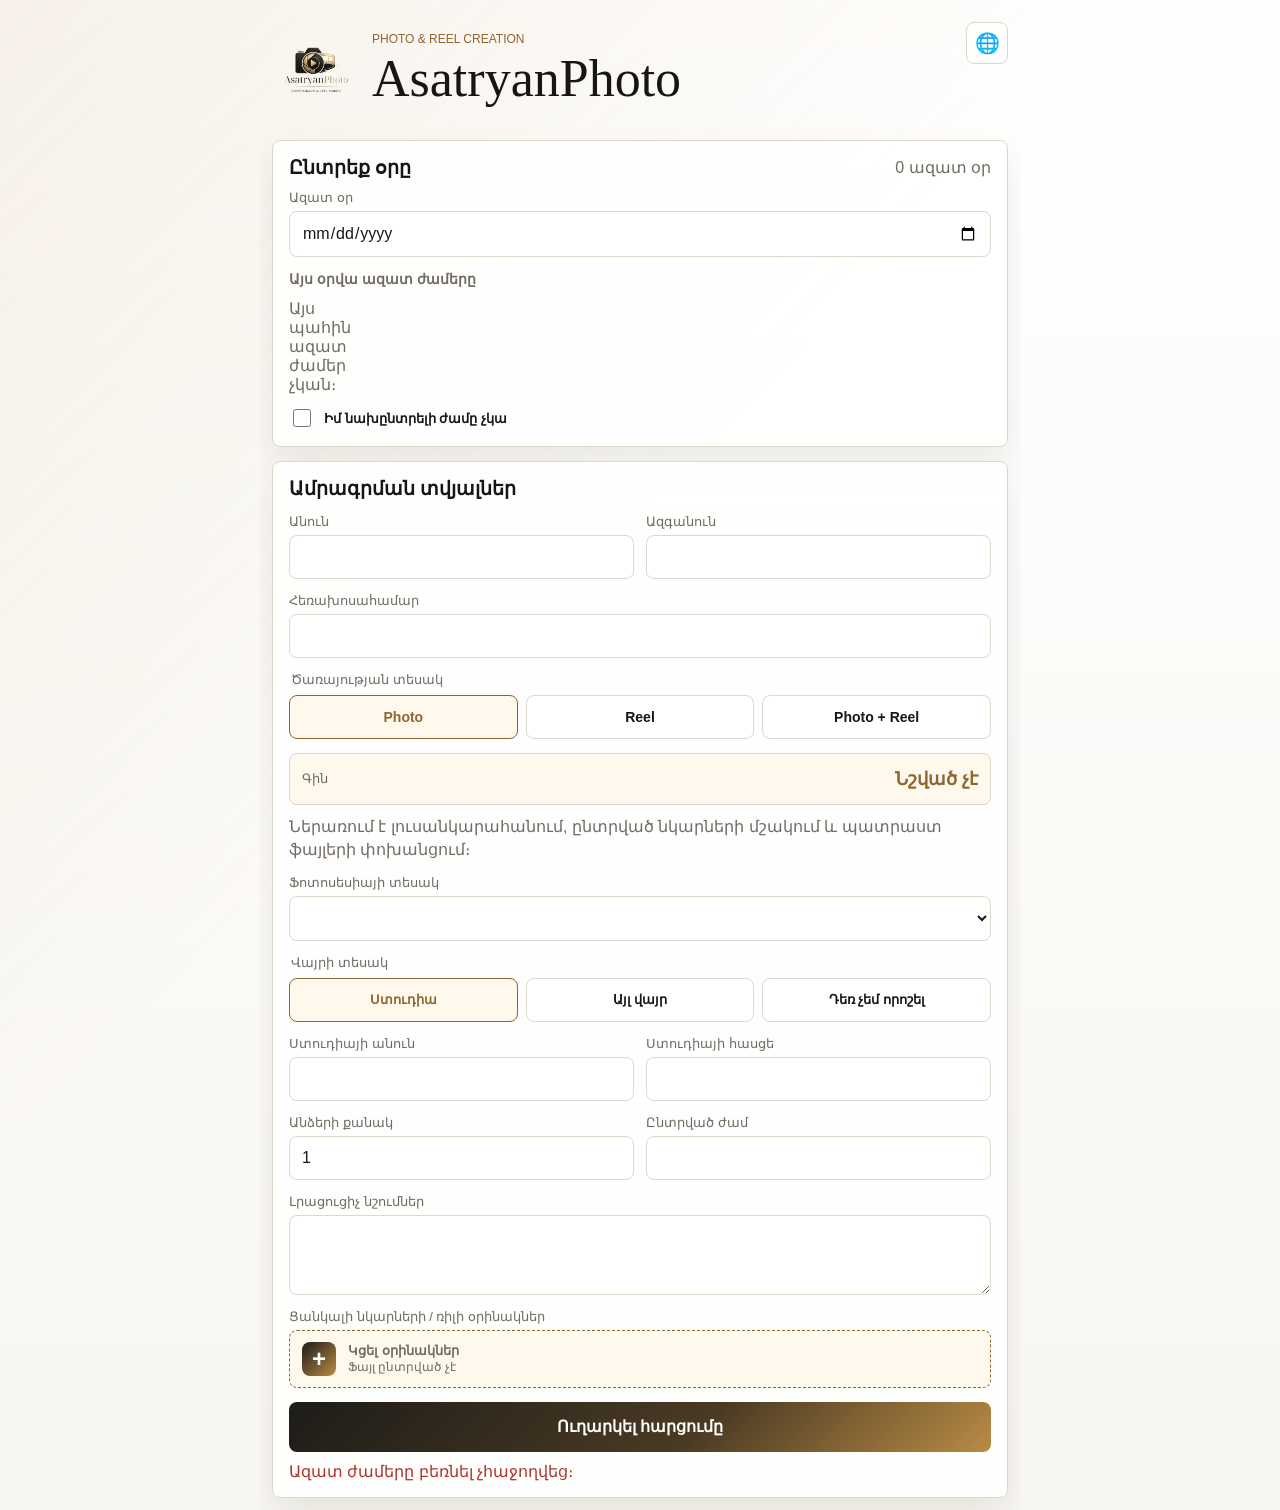
==== static/index.html @ f21c63c3 "Simplify desktop reference guide" ====
<!doctype html>
<html lang="hy">
<head>
  <meta charset="utf-8">
  <meta name="viewport" content="width=device-width, initial-scale=1">
  <title>AsatryanPhoto</title>
  <link rel="stylesheet" href="./styles.css?v=20260603-fixed-scroll">
  <script src="https://telegram.org/js/telegram-web-app.js"></script>
</head>
<body>
  <main class="app-shell">
    <header class="brand">
      <img src="./logo.png?v=2" alt="AsatryanPhoto" class="logo">
      <div>
        <p class="eyebrow">Photo & Reel Creation</p>
        <h1>AsatryanPhoto</h1>
      </div>
      <div class="language-menu">
        <button id="languageMenuButton" class="icon-button" type="button" aria-label="Change language">
          <span aria-hidden="true">🌐</span>
        </button>
        <div id="languageMenu" class="language-dropdown hidden">
          <button type="button" data-lang="hy">Հայ</button>
          <button type="button" data-lang="ru">Рус</button>
          <button type="button" data-lang="en">Eng</button>
        </div>
      </div>
    </header>

    <section id="bookingStatusPanel" class="panel status-panel hidden">
      <div class="section-head">
        <h2 data-i18n="statusTitle">Իմ վերջին հարցումը</h2>
        <button id="refreshStatus" class="ghost" type="button" data-i18n="refresh">Թարմացնել</button>
      </div>
      <p id="bookingStatusText" class="status"></p>
    </section>

    <section class="panel">
      <div class="section-head">
        <h2 data-i18n="chooseDateTitle">Ընտրեք օրը</h2>
        <span id="slotCount">...</span>
      </div>
      <label class="calendar-field">
        <span data-i18n="availableDate">Ազատ օր</span>
        <input id="bookingDate" type="date">
      </label>
      <h3 id="slotsTitle" class="subhead" data-i18n="availableTimesTitle">Այս օրվա ազատ ժամերը</h3>
      <div id="slots" class="slots" aria-live="polite"></div>
      <label class="check-row">
        <input id="usePreferredTime" type="checkbox">
        <span data-i18n="preferredMissing">Իմ նախընտրելի ժամը չկա</span>
      </label>
      <label id="preferredTimeWrap" class="hidden calendar-field">
        <span data-i18n="preferredTime">Ցանկալի ժամ</span>
        <input id="preferredTime" name="preferredTime" type="text" inputmode="numeric" autocomplete="off" placeholder="16:00" maxlength="5" pattern="^([01][0-9]|2[0-3]):[0-5][0-9]$">
        <div id="preferredTimeOptions" class="preferred-time-options" aria-label="Preferred time options"></div>
      </label>
    </section>

    <form id="bookingForm" class="panel form-panel">
      <h2 data-i18n="bookingDetails">Ամրագրման տվյալներ</h2>

      <div class="grid">
        <label>
          <span data-i18n="firstName">Անուն</span>
          <input name="firstName" autocomplete="given-name" required>
        </label>
        <label>
          <span data-i18n="lastName">Ազգանուն</span>
          <input name="lastName" autocomplete="family-name" required>
        </label>
      </div>

      <label>
        <span data-i18n="phone">Հեռախոսահամար</span>
        <input name="phone" type="tel" autocomplete="tel" required>
      </label>

      <fieldset>
        <legend data-i18n="serviceType">Ծառայության տեսակ</legend>
        <div class="segmented service-choice">
          <label>
            <input type="radio" name="serviceType" value="Photo" checked>
            <span>Photo</span>
          </label>
          <label>
            <input type="radio" name="serviceType" value="Reel">
            <span>Reel</span>
          </label>
          <label>
            <input type="radio" name="serviceType" value="Photo + Reel">
            <span>Photo + Reel</span>
          </label>
        </div>
      </fieldset>

      <div class="price-preview">
        <span data-i18n="price">Գին</span>
        <strong id="servicePrice">Նշված չէ</strong>
      </div>
      <p id="serviceDescription" class="service-description"></p>

      <label>
        <span data-i18n="photoType">Ֆոտոսեսիայի տեսակ</span>
        <select name="photoType" required></select>
      </label>

      <fieldset>
        <legend data-i18n="locationType">Վայրի տեսակ</legend>
        <div class="segmented">
          <label>
            <input type="radio" name="locationType" value="studio" checked>
            <span data-i18n="studio">Ստուդիա</span>
          </label>
          <label>
            <input type="radio" name="locationType" value="other">
            <span data-i18n="otherPlace">Այլ վայր</span>
          </label>
          <label>
            <input type="radio" name="locationType" value="undecided">
            <span data-i18n="undecided">Դեռ չեմ որոշել</span>
          </label>
        </div>
      </fieldset>

      <div id="studioFields" class="grid">
        <label>
          <span data-i18n="studioName">Ստուդիայի անուն</span>
          <input name="studioName">
        </label>
        <label>
          <span data-i18n="studioAddress">Ստուդիայի հասցե</span>
          <input name="studioAddress">
        </label>
      </div>

      <label id="otherAddressWrap" class="hidden">
        <span data-i18n="shootAddress">Ֆոտոսեսիայի հասցե</span>
        <input name="otherAddress">
      </label>

      <fieldset id="otherAreaWrap" class="hidden">
        <legend data-i18n="otherArea">Այլ վայրի տարածք</legend>
        <div class="segmented">
          <label>
            <input type="radio" name="otherArea" value="yerevan" checked>
            <span data-i18n="yerevan">Երևան</span>
          </label>
          <label>
            <input type="radio" name="otherArea" value="outside">
            <span data-i18n="outsideYerevan">Երևանից դուրս</span>
          </label>
        </div>
      </fieldset>

      <div class="grid">
        <label>
          <span data-i18n="peopleCount">Անձերի քանակ</span>
          <input type="number" name="peopleCount" min="1" max="50" value="1" required>
        </label>
        <label>
          <span data-i18n="selectedTime">Ընտրված ժամ</span>
          <input id="selectedSlotText" readonly required>
        </label>
      </div>

      <label>
        <span data-i18n="notes">Լրացուցիչ նշումներ</span>
        <textarea name="notes" rows="3"></textarea>
      </label>

      <label>
        <span data-i18n="references">Ցանկալի նկարների / ռիլի օրինակներ</span>
        <input id="referenceFiles" class="file-input" type="file" name="references" accept="image/*" multiple>
        <span class="file-picker" role="button" tabindex="0">
          <span class="file-picker-icon">+</span>
          <span>
            <strong data-i18n="attachExamples">Կցել օրինակներ</strong>
            <small id="referenceFileText">Ֆայլ ընտրված չէ</small>
          </span>
        </span>
        <div id="desktopReferenceGuide" class="desktop-reference-guide hidden">
          <div class="desktop-guide-head">
            <span class="desktop-guide-icon" aria-hidden="true">→</span>
            <span>
              <strong data-i18n="desktopGuideTitle">Կոմպով նկարներ ուղարկելու ձևը</strong>
              <small id="desktopGuideStatus"></small>
            </span>
          </div>
          <small data-i18n="desktopGuideHint">Բոտը նկարները ավտոմատ կկապի ձեր վերջին ամրագրմանը և կուղարկի admin-ին։</small>
          <div class="desktop-reference-actions">
            <button id="closeToChat" type="button" data-i18n="desktopCloseToChat">Փակել Mini App-ը</button>
          </div>
        </div>
      </label>

      <button id="submitButton" class="submit" type="submit" data-i18n="sendRequest">Ուղարկել հարցումը</button>
      <p id="status" class="status" role="status"></p>
    </form>
  </main>

  <script src="./app.js?v=20260606-desktop-reference-simple"></script>
</body>
</html>
---- static/styles.css ----
:root {
  color-scheme: light;
  --bg: #f8f6f1;
  --surface: #ffffff;
  --ink: #171615;
  --muted: #716b61;
  --line: #ded7cb;
  --gold: #b98b45;
  --gold-dark: #8d6630;
  --focus: #2f6f73;
  --danger: #ad342b;
  --success: #28704d;
  font-family: Arial, "Noto Sans Armenian", sans-serif;
}

* {
  box-sizing: border-box;
}

html {
  width: 100%;
  max-width: 100%;
  overflow-x: hidden !important;
  overscroll-behavior-x: none;
  -webkit-text-size-adjust: 100%;
}

body {
  margin: 0;
  min-height: 100vh;
  width: 100%;
  max-width: 100%;
  overflow-x: hidden !important;
  overscroll-behavior-x: none;
  touch-action: pan-y;
  background:
    linear-gradient(135deg, rgba(185, 139, 69, 0.12), transparent 42%),
    linear-gradient(180deg, #ffffff 0%, var(--bg) 100%);
  color: var(--ink);
}

main {
  display: block;
  width: 100%;
  max-width: 100%;
  overflow-x: hidden;
}

button,
input,
select,
textarea {
  font: inherit;
  max-width: 100%;
}

.app-shell {
  width: min(760px, 100%);
  max-width: 100%;
  margin: 0 auto;
  padding: 14px 12px max(12px, env(safe-area-inset-bottom));
}

.app-shell,
.brand,
.panel,
.form-panel,
.grid,
fieldset,
label,
.segmented,
.price-preview,
.file-picker,
.section-head {
  min-width: 0;
  max-width: 100%;
}

.brand {
  display: grid;
  grid-template-columns: 88px minmax(0, 1fr) auto;
  gap: 12px;
  align-items: center;
  min-height: 112px;
}

.logo {
  width: 88px;
  height: 88px;
  object-fit: contain;
}

.eyebrow {
  margin: 0 0 4px;
  color: var(--gold-dark);
  font-size: 12px;
  text-transform: uppercase;
}

h1,
h2 {
  margin: 0;
  line-height: 1.12;
}

h1 {
  font-family: Georgia, "Times New Roman", serif;
  font-size: clamp(30px, 8vw, 52px);
  font-weight: 400;
  overflow-wrap: anywhere;
}

h2 {
  font-size: 19px;
}

.panel {
  width: 100%;
  background: rgba(255, 255, 255, 0.88);
  border: 1px solid var(--line);
  border-radius: 8px;
  padding: 16px;
  box-shadow: 0 16px 34px rgba(36, 28, 17, 0.08);
}

.panel + .panel {
  margin-top: 14px;
}

.language-menu {
  position: relative;
  align-self: start;
  margin-top: 8px;
}

.icon-button {
  display: grid;
  place-items: center;
  width: 42px;
  height: 42px;
  border: 1px solid var(--line);
  border-radius: 8px;
  background: #fff;
  color: var(--gold-dark);
  font-size: 20px;
  font-weight: 800;
}

.language-dropdown {
  position: absolute;
  top: 48px;
  right: 0;
  z-index: 20;
  display: grid;
  gap: 6px;
  min-width: 124px;
  padding: 8px;
  border: 1px solid var(--line);
  border-radius: 8px;
  background: #fff;
  box-shadow: 0 16px 34px rgba(36, 28, 17, 0.12);
}

.language-dropdown button {
  min-height: 38px;
  border: 1px solid var(--line);
  border-radius: 8px;
  background: #fff;
  color: var(--ink);
  font-weight: 700;
}

.language-dropdown button[data-active="true"] {
  border-color: var(--gold-dark);
  background: #fff8ed;
  color: var(--gold-dark);
}

.section-head {
  display: flex;
  justify-content: space-between;
  align-items: center;
  gap: 12px;
  margin-bottom: 12px;
}

.section-head h2 {
  min-width: 0;
}

.section-head span {
  color: var(--muted);
  white-space: nowrap;
}

.subhead {
  margin: 14px 0 10px;
  color: var(--muted);
  font-size: 14px;
  font-weight: 700;
}

.slots {
  display: grid;
  grid-template-columns: repeat(auto-fill, minmax(82px, 1fr));
  gap: 10px;
  overflow: visible;
  padding: 2px 0 4px;
}

.slot {
  width: 100%;
  min-width: 0;
  min-height: 48px;
  border: 1px solid var(--line);
  border-radius: 8px;
  background: var(--surface);
  color: var(--ink);
  text-align: center;
  padding: 10px 14px;
}

.slot[data-active="true"] {
  border-color: var(--gold-dark);
  background: #fff8ed;
  box-shadow: inset 0 0 0 1px var(--gold-dark);
}

.slot strong,
.slot span {
  display: block;
}

.slot strong {
  font-size: 18px;
}

.slot span {
  margin-top: 6px;
  color: var(--gold-dark);
  font-weight: 700;
}

.calendar-field {
  margin-bottom: 4px;
}

.calendar-field input[type="date"] {
  font-size: 16px;
  text-align: left;
}

.calendar-field input[type="date"]::-webkit-date-and-time-value {
  min-height: 1.2em;
  text-align: left;
}

#preferredTime {
  font-variant-numeric: tabular-nums;
  letter-spacing: 0;
}

.preferred-time-options {
  display: flex;
  gap: 8px;
  max-width: 100%;
  overflow-x: auto;
  overflow-y: hidden;
  padding: 2px 0 6px;
  scrollbar-width: thin;
  -webkit-overflow-scrolling: touch;
}

.preferred-time-chip {
  flex: 0 0 auto;
  min-width: 76px;
  min-height: 42px;
  border: 1px solid var(--line);
  border-radius: 8px;
  background: var(--surface);
  color: var(--ink);
  font-size: 16px;
  font-weight: 800;
  font-variant-numeric: tabular-nums;
  letter-spacing: 0;
  padding: 8px 12px;
}

.preferred-time-chip[data-active="true"] {
  border-color: var(--gold-dark);
  background: #fff8ed;
  color: var(--gold-dark);
  box-shadow: inset 0 0 0 1px var(--gold-dark);
}

.check-row {
  display: flex;
  align-items: center;
  gap: 10px;
  margin-top: 8px;
}

.check-row input {
  width: 18px;
  height: 18px;
}

.check-row span {
  min-width: 0;
  color: var(--ink);
  font-weight: 700;
  overflow-wrap: anywhere;
}

.disabled-options {
  opacity: 0.45;
}

.form-panel {
  display: grid;
  gap: 14px;
}

.grid {
  display: grid;
  grid-template-columns: repeat(2, minmax(0, 1fr));
  gap: 12px;
}

label {
  display: grid;
  gap: 6px;
}

label span,
legend {
  color: var(--muted);
  font-size: 13px;
  overflow-wrap: anywhere;
}

input,
select,
textarea {
  width: 100%;
  border: 1px solid var(--line);
  border-radius: 8px;
  background: var(--surface);
  color: var(--ink);
  padding: 12px;
  outline: none;
}

input[type="file"] {
  padding: 10px;
}

.file-input {
  position: absolute;
  width: 1px;
  height: 1px;
  opacity: 0;
  pointer-events: none;
}

.file-picker {
  display: flex;
  align-items: center;
  gap: 12px;
  min-height: 58px;
  border: 1px dashed var(--gold-dark);
  border-radius: 8px;
  background: #fff8ed;
  color: var(--ink);
  padding: 10px 12px;
  cursor: pointer;
}

.file-picker > span:last-child {
  min-width: 0;
}

.file-picker-icon {
  display: grid;
  place-items: center;
  width: 34px;
  height: 34px;
  border-radius: 8px;
  background: linear-gradient(135deg, #1d1c19, var(--gold));
  color: #fff;
  font-size: 24px;
  font-weight: 700;
  line-height: 1;
}

.file-picker strong,
.file-picker small {
  display: block;
}

.file-picker small {
  margin-top: 2px;
  color: var(--muted);
  font-size: 12px;
  overflow-wrap: anywhere;
}

.file-input:focus + .file-picker {
  border-color: var(--focus);
  box-shadow: 0 0 0 3px rgba(47, 111, 115, 0.16);
}

.file-input:disabled + .file-picker {
  border-color: var(--line);
  background: #f7f2ea;
  color: var(--muted);
  cursor: not-allowed;
}

body[data-telegram-desktop="true"] .file-picker {
  display: none;
}

.desktop-reference-guide {
  display: grid;
  gap: 12px;
  border: 1px solid rgba(151, 100, 32, 0.28);
  border-radius: 8px;
  background: linear-gradient(180deg, #fffaf2 0%, #ffffff 100%);
  color: var(--ink);
  padding: 14px;
}

.desktop-guide-head {
  display: grid;
  grid-template-columns: 38px minmax(0, 1fr);
  gap: 10px;
  align-items: center;
}

.desktop-guide-icon {
  display: grid;
  place-items: center;
  width: 38px;
  height: 38px;
  border-radius: 8px;
  background: linear-gradient(135deg, #1d1c19, var(--gold));
  color: #fff;
  font-size: 24px;
  font-weight: 800;
  line-height: 1;
}

.desktop-guide-head strong {
  display: block;
  color: var(--ink);
  font-size: 15px;
}

.desktop-guide-head small {
  display: block;
  margin-top: 2px;
}

.desktop-reference-guide p,
.desktop-reference-guide small {
  margin: 0;
  color: var(--muted);
  font-size: 13px;
  line-height: 1.45;
}

.desktop-reference-actions {
  display: block;
}

.desktop-reference-actions button {
  width: 100%;
  min-height: 46px;
  border: 1px solid var(--gold-dark);
  border-radius: 8px;
  background: linear-gradient(135deg, #1d1c19, var(--gold));
  color: #fff;
  font-weight: 800;
  padding: 10px 12px;
}

textarea {
  resize: vertical;
}

input:focus,
select:focus,
textarea:focus {
  border-color: var(--focus);
  box-shadow: 0 0 0 3px rgba(47, 111, 115, 0.16);
}

fieldset {
  margin: 0;
  padding: 0;
  border: 0;
}

.segmented {
  display: grid;
  grid-template-columns: repeat(auto-fit, minmax(150px, 1fr));
  gap: 8px;
  margin-top: 8px;
}

.service-choice {
  grid-template-columns: repeat(3, 1fr);
}

.segmented label {
  display: block;
}

.segmented input {
  position: absolute;
  opacity: 0;
  pointer-events: none;
}

.segmented span {
  display: grid;
  place-items: center;
  min-width: 0;
  min-height: 44px;
  border: 1px solid var(--line);
  border-radius: 8px;
  background: var(--surface);
  color: var(--ink);
  font-weight: 700;
  text-align: center;
  overflow-wrap: anywhere;
}

.service-choice span {
  padding: 0 6px;
  font-size: 14px;
}

.segmented input:checked + span {
  border-color: var(--gold-dark);
  background: #fff8ed;
  color: var(--gold-dark);
}

.submit {
  min-height: 50px;
  border: 0;
  border-radius: 8px;
  background: linear-gradient(135deg, #1d1c19, #4a3a23 58%, var(--gold));
  color: #fff;
  font-weight: 700;
}

.submit:disabled {
  opacity: 0.6;
}

.status {
  min-height: 0;
  margin: -4px 0 0;
  color: var(--muted);
}

.status:empty {
  display: none;
}

.status[data-type="error"] {
  color: var(--danger);
}

.status[data-type="success"] {
  color: var(--success);
}

.price-preview {
  display: flex;
  justify-content: space-between;
  gap: 14px;
  align-items: center;
  min-height: 52px;
  border: 1px solid var(--line);
  border-radius: 8px;
  background: #fff8ed;
  padding: 12px;
}

.price-preview span,
.price-preview strong {
  min-width: 0;
  overflow-wrap: anywhere;
}

.price-preview span {
  color: var(--muted);
  font-size: 13px;
}

.price-preview strong {
  color: var(--gold-dark);
  font-size: 18px;
}

.service-description {
  margin: -4px 0 0;
  color: var(--muted);
  line-height: 1.45;
}

.status-panel {
  margin-bottom: 14px;
}

.empty {
  margin: 0;
  color: var(--muted);
}

.price-form {
  display: grid;
  grid-template-columns: repeat(3, 1fr);
  gap: 10px;
  align-items: end;
}

.price-form .submit {
  grid-column: 1 / -1;
}

.schedule-form {
  display: grid;
  grid-template-columns: repeat(4, minmax(0, 1fr));
  gap: 10px;
  align-items: end;
}

.schedule-form .submit {
  grid-column: 1 / -1;
}

.inline-form {
  display: grid;
  grid-template-columns: 1fr 1fr 1fr 140px;
  gap: 10px;
  align-items: end;
}

.admin-list {
  display: grid;
  gap: 10px;
}

.admin-row {
  display: grid;
  grid-template-columns: 1fr auto;
  gap: 10px;
  align-items: center;
  padding: 12px;
  border: 1px solid var(--line);
  border-radius: 8px;
  background: var(--surface);
}

.admin-row span,
.admin-row small,
.admin-row p {
  display: block;
  margin: 4px 0 0;
  color: var(--muted);
}

.booking-row {
  align-items: start;
}

.booking-row p {
  grid-column: 1 / -1;
}

.row-actions {
  display: flex;
  gap: 8px;
  flex-wrap: wrap;
  justify-content: flex-end;
}

.row-actions button,
.ghost {
  min-height: 38px;
  border: 1px solid var(--line);
  border-radius: 8px;
  background: #fff;
  color: var(--ink);
  padding: 8px 12px;
  font-weight: 700;
}

.hidden {
  display: none;
}

@media (max-width: 820px) {
  html,
  body {
    height: 100%;
  }

  body {
    position: fixed;
    inset: 0;
    overflow: hidden !important;
  }

  .app-shell {
    width: 100%;
    max-width: 100%;
    height: 100vh;
    height: 100dvh;
    margin: 0;
    overflow-x: hidden;
    overflow-y: auto;
    -webkit-overflow-scrolling: touch;
  }
}

@media (max-width: 560px) {
  html,
  body {
    min-width: 0;
  }

  .app-shell {
    width: 100%;
    max-width: 100%;
    margin: 0;
    padding: 6px 4px max(8px, env(safe-area-inset-bottom));
    overflow-x: hidden;
  }

  .brand {
    grid-template-columns: 68px minmax(0, 1fr) 42px;
    gap: 10px;
    min-height: 88px;
    padding: 0 2px;
  }

  .logo {
    width: 68px;
    height: 68px;
  }

  .eyebrow {
    font-size: 10px;
  }

  h1 {
    font-size: 30px;
  }

  .panel {
    padding: 10px 6px;
    overflow: hidden;
  }

  .panel + .panel {
    margin-top: 10px;
  }

  .form-panel {
    gap: 12px;
  }

  input,
  select,
  textarea {
    min-height: 42px;
    padding: 10px 8px;
  }

  .calendar-field {
    margin-left: 0;
  }

  .calendar-field input[type="date"] {
    min-height: 38px;
    padding: 8px 7px;
    font-size: 15px;
    text-align: left;
    appearance: none;
    -webkit-appearance: none;
  }

  .calendar-field input[type="date"]::-webkit-date-and-time-value {
    text-align: left;
  }

  .segmented {
    grid-template-columns: repeat(auto-fit, minmax(92px, 1fr));
    gap: 6px;
  }

  .segmented span {
    min-height: 40px;
    padding-inline: 6px;
    font-size: 14px;
  }

  .slots {
    grid-template-columns: repeat(auto-fill, minmax(72px, 1fr));
    gap: 6px;
  }

  .slot {
    min-height: 42px;
    padding: 8px 6px;
  }

  .slot strong {
    font-size: 16px;
  }

  .grid {
    grid-template-columns: 1fr;
  }

  .service-choice {
    grid-template-columns: repeat(3, minmax(0, 1fr));
  }

  .service-choice span {
    font-size: 13px;
  }

  .section-head {
    align-items: flex-start;
    flex-wrap: wrap;
    gap: 6px;
  }

  .section-head span {
    white-space: normal;
  }

  .price-preview {
    align-items: flex-start;
    gap: 8px;
    padding: 10px 8px;
  }

  .price-form {
    grid-template-columns: 1fr;
  }

  .schedule-form {
    grid-template-columns: 1fr;
  }

  .inline-form,
  .admin-row {
    grid-template-columns: 1fr;
  }

  .row-actions {
    justify-content: stretch;
  }

  .row-actions button {
    flex: 1;
  }
}
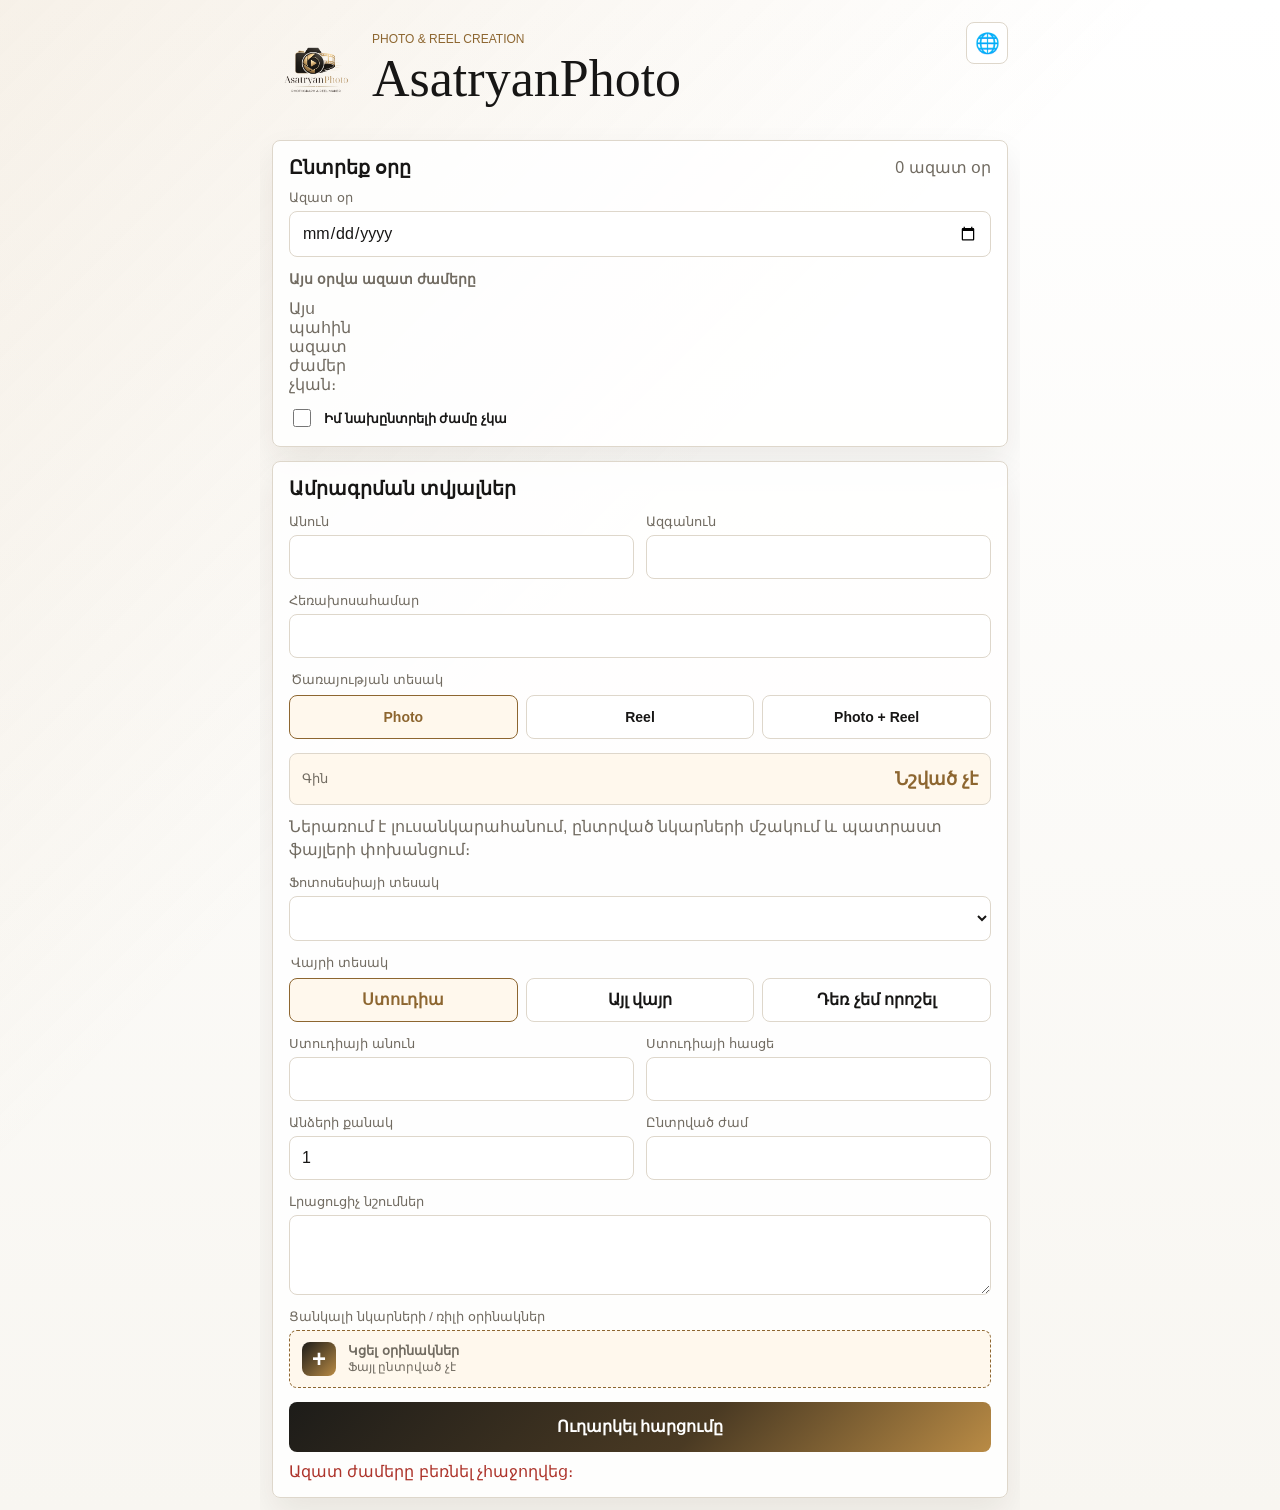
==== commit 535d0379: "Fix desktop location selector" ====
--- a/static/index.html
+++ b/static/index.html
@@ -108,18 +108,16 @@
       <fieldset>
         <legend data-i18n="locationType">Վայրի տեսակ</legend>
         <div class="segmented">
-          <label>
-            <input type="radio" name="locationType" value="studio" checked>
+          <input id="locationTypeValue" type="hidden" name="locationType" value="studio">
+          <button type="button" data-location-option="studio" data-active="true">
             <span data-i18n="studio">Ստուդիա</span>
-          </label>
-          <label>
-            <input type="radio" name="locationType" value="other">
+          </button>
+          <button type="button" data-location-option="other" data-active="false">
             <span data-i18n="otherPlace">Այլ վայր</span>
-          </label>
-          <label>
-            <input type="radio" name="locationType" value="undecided">
+          </button>
+          <button type="button" data-location-option="undecided" data-active="false">
             <span data-i18n="undecided">Դեռ չեմ որոշել</span>
-          </label>
+          </button>
         </div>
       </fieldset>
 
@@ -199,6 +197,6 @@
     </form>
   </main>
 
-  <script src="./app.js?v=20260606-desktop-reference-simple"></script>
+  <script src="./app.js?v=20260607-location-buttons"></script>
 </body>
 </html>
--- a/static/styles.css
+++ b/static/styles.css
@@ -517,13 +517,26 @@
   display: block;
 }
 
+.segmented button {
+  display: block;
+  width: 100%;
+  min-width: 0;
+  border: 0;
+  background: transparent;
+  padding: 0;
+  color: inherit;
+  font: inherit;
+  cursor: pointer;
+}
+
 .segmented input {
   position: absolute;
   opacity: 0;
   pointer-events: none;
 }
 
-.segmented span {
+.segmented span,
+.segmented button span {
   display: grid;
   place-items: center;
   min-width: 0;
@@ -543,6 +556,12 @@
 }
 
 .segmented input:checked + span {
+  border-color: var(--gold-dark);
+  background: #fff8ed;
+  color: var(--gold-dark);
+}
+
+.segmented button[data-active="true"] span {
   border-color: var(--gold-dark);
   background: #fff8ed;
   color: var(--gold-dark);
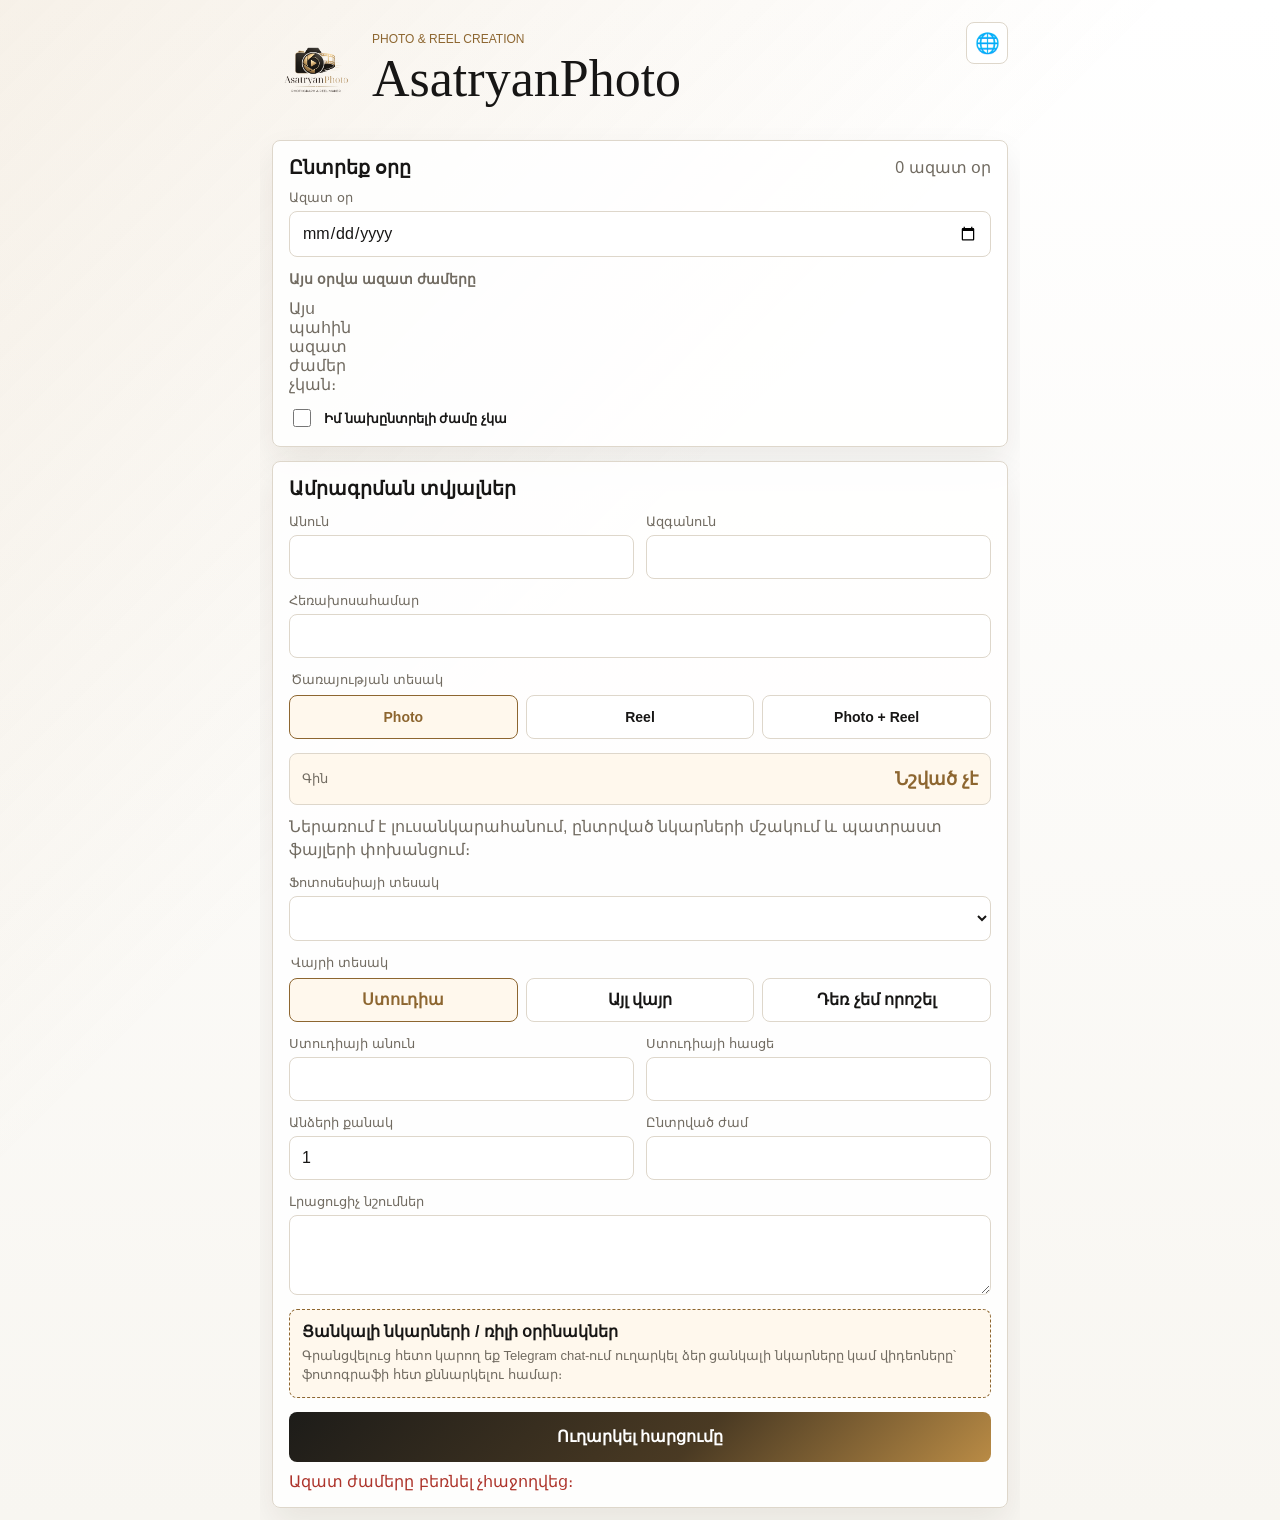
==== commit cb412095: "Replace reference upload with media note" ====
--- a/static/index.html
+++ b/static/index.html
@@ -167,36 +167,16 @@
         <textarea name="notes" rows="3"></textarea>
       </label>
 
-      <label>
-        <span data-i18n="references">Ցանկալի նկարների / ռիլի օրինակներ</span>
-        <input id="referenceFiles" class="file-input" type="file" name="references" accept="image/*" multiple>
-        <span class="file-picker" role="button" tabindex="0">
-          <span class="file-picker-icon">+</span>
-          <span>
-            <strong data-i18n="attachExamples">Կցել օրինակներ</strong>
-            <small id="referenceFileText">Ֆայլ ընտրված չէ</small>
-          </span>
-        </span>
-        <div id="desktopReferenceGuide" class="desktop-reference-guide hidden">
-          <div class="desktop-guide-head">
-            <span class="desktop-guide-icon" aria-hidden="true">→</span>
-            <span>
-              <strong data-i18n="desktopGuideTitle">Կոմպով նկարներ ուղարկելու ձևը</strong>
-              <small id="desktopGuideStatus"></small>
-            </span>
-          </div>
-          <small data-i18n="desktopGuideHint">Բոտը նկարները ավտոմատ կկապի ձեր վերջին ամրագրմանը և կուղարկի admin-ին։</small>
-          <div class="desktop-reference-actions">
-            <button id="closeToChat" type="button" data-i18n="desktopCloseToChat">Փակել Mini App-ը</button>
-          </div>
-        </div>
-      </label>
+      <div class="media-note">
+        <strong data-i18n="references">Ցանկալի նկարների / ռիլի օրինակներ</strong>
+        <small data-i18n="postBookingMediaNote">Գրանցվելուց հետո կարող եք Telegram chat-ում ուղարկել ձեր ցանկալի նկարները կամ վիդեոները՝ ֆոտոգրաֆի հետ քննարկելու համար։</small>
+      </div>
 
       <button id="submitButton" class="submit" type="submit" data-i18n="sendRequest">Ուղարկել հարցումը</button>
       <p id="status" class="status" role="status"></p>
     </form>
   </main>
 
-  <script src="./app.js?v=20260607-location-buttons"></script>
+  <script src="./app.js?v=20260629-media-note"></script>
 </body>
 </html>
--- a/static/styles.css
+++ b/static/styles.css
@@ -70,7 +70,7 @@
 label,
 .segmented,
 .price-preview,
-.file-picker,
+.media-note,
 .section-head {
   min-width: 0;
   max-width: 100%;
@@ -403,6 +403,27 @@
   color: var(--muted);
   font-size: 12px;
   overflow-wrap: anywhere;
+}
+
+.media-note {
+  display: grid;
+  gap: 6px;
+  border: 1px dashed var(--gold-dark);
+  border-radius: 8px;
+  background: #fff8ed;
+  color: var(--ink);
+  padding: 12px;
+}
+
+.media-note strong,
+.media-note small {
+  display: block;
+}
+
+.media-note small {
+  color: var(--muted);
+  font-size: 13px;
+  line-height: 1.45;
 }
 
 .file-input:focus + .file-picker {
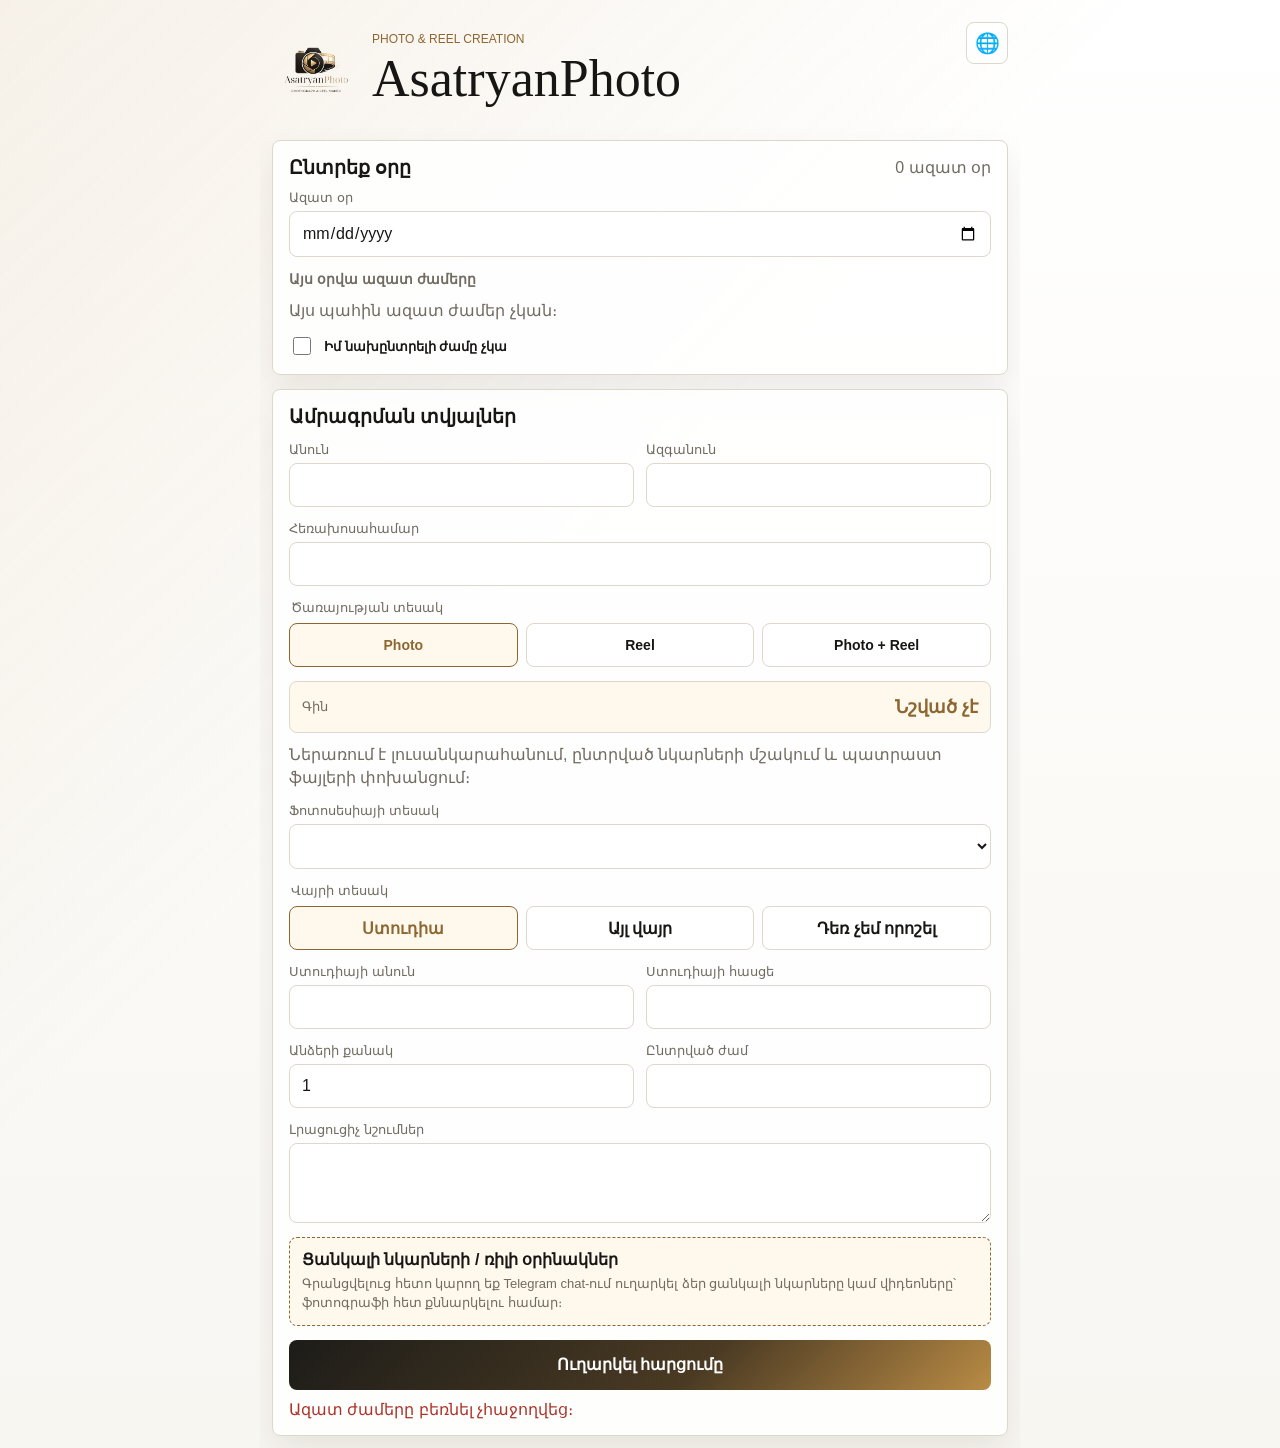
==== commit 394339ae: "Fix empty slots layout" ====
--- a/static/index.html
+++ b/static/index.html
@@ -4,7 +4,7 @@
   <meta charset="utf-8">
   <meta name="viewport" content="width=device-width, initial-scale=1">
   <title>AsatryanPhoto</title>
-  <link rel="stylesheet" href="./styles.css?v=20260603-fixed-scroll">
+  <link rel="stylesheet" href="./styles.css?v=20260706-empty-slots">
   <script src="https://telegram.org/js/telegram-web-app.js"></script>
 </head>
 <body>
@@ -52,7 +52,10 @@
       </label>
       <label id="preferredTimeWrap" class="hidden calendar-field">
         <span data-i18n="preferredTime">Ցանկալի ժամ</span>
-        <input id="preferredTime" name="preferredTime" type="text" inputmode="numeric" autocomplete="off" placeholder="16:00" maxlength="5" pattern="^([01][0-9]|2[0-3]):[0-5][0-9]$">
+        <div class="time-control">
+          <input id="preferredTime" name="preferredTime" type="tel" inputmode="tel" autocomplete="off" placeholder="16:00" maxlength="5" pattern="^([01][0-9]|2[0-3]):[0-5][0-9]$">
+          <button id="preferredTimeColonButton" class="symbol-button" type="button" aria-label="Ավելացնել երկու կետ">:</button>
+        </div>
         <div id="preferredTimeOptions" class="preferred-time-options" aria-label="Preferred time options"></div>
       </label>
     </section>
@@ -154,7 +157,7 @@
       <div class="grid">
         <label>
           <span data-i18n="peopleCount">Անձերի քանակ</span>
-          <input type="number" name="peopleCount" min="1" max="50" value="1" required>
+          <input type="text" name="peopleCount" inputmode="numeric" autocomplete="off" pattern="[0-9]*" maxlength="2" value="1" required>
         </label>
         <label>
           <span data-i18n="selectedTime">Ընտրված ժամ</span>
@@ -167,7 +170,19 @@
         <textarea name="notes" rows="3"></textarea>
       </label>
 
-      <div class="media-note">
+      <label class="reference-upload mobile-reference-upload">
+        <span data-i18n="references">Ցանկալի նկարների / ռիլի օրինակներ</span>
+        <input id="referenceFiles" class="file-input" type="file" name="references" accept="image/*,video/*" multiple>
+        <span class="file-picker" role="button" tabindex="0">
+          <span class="file-picker-icon">+</span>
+          <span>
+            <strong data-i18n="attachExamples">Կցել օրինակներ</strong>
+            <small id="referenceFileText" data-i18n="noFiles">Ֆայլ ընտրված չէ</small>
+          </span>
+        </span>
+      </label>
+
+      <div class="media-note desktop-reference-note">
         <strong data-i18n="references">Ցանկալի նկարների / ռիլի օրինակներ</strong>
         <small data-i18n="postBookingMediaNote">Գրանցվելուց հետո կարող եք Telegram chat-ում ուղարկել ձեր ցանկալի նկարները կամ վիդեոները՝ ֆոտոգրաֆի հետ քննարկելու համար։</small>
       </div>
@@ -177,6 +192,6 @@
     </form>
   </main>
 
-  <script src="./app.js?v=20260629-media-note"></script>
+  <script src="./app.js?v=20260706-empty-slots"></script>
 </body>
 </html>
--- a/static/styles.css
+++ b/static/styles.css
@@ -260,6 +260,24 @@
   letter-spacing: 0;
 }
 
+.time-control {
+  display: grid;
+  grid-template-columns: minmax(0, 1fr) 48px;
+  gap: 8px;
+}
+
+.symbol-button {
+  min-width: 48px;
+  min-height: 46px;
+  border: 1px solid var(--gold-dark);
+  border-radius: 8px;
+  background: #fff8ed;
+  color: var(--gold-dark);
+  font-size: 24px;
+  font-weight: 900;
+  line-height: 1;
+}
+
 .preferred-time-options {
   display: flex;
   gap: 8px;
@@ -439,6 +457,14 @@
 }
 
 body[data-telegram-desktop="true"] .file-picker {
+  display: none;
+}
+
+body[data-telegram-desktop="true"] .mobile-reference-upload {
+  display: none;
+}
+
+body:not([data-telegram-desktop="true"]) .desktop-reference-note {
   display: none;
 }
 
@@ -658,8 +684,13 @@
 }
 
 .empty {
+  grid-column: 1 / -1;
   margin: 0;
   color: var(--muted);
+  width: 100%;
+  max-width: 100%;
+  line-height: 1.45;
+  overflow-wrap: normal;
 }
 
 .price-form {
